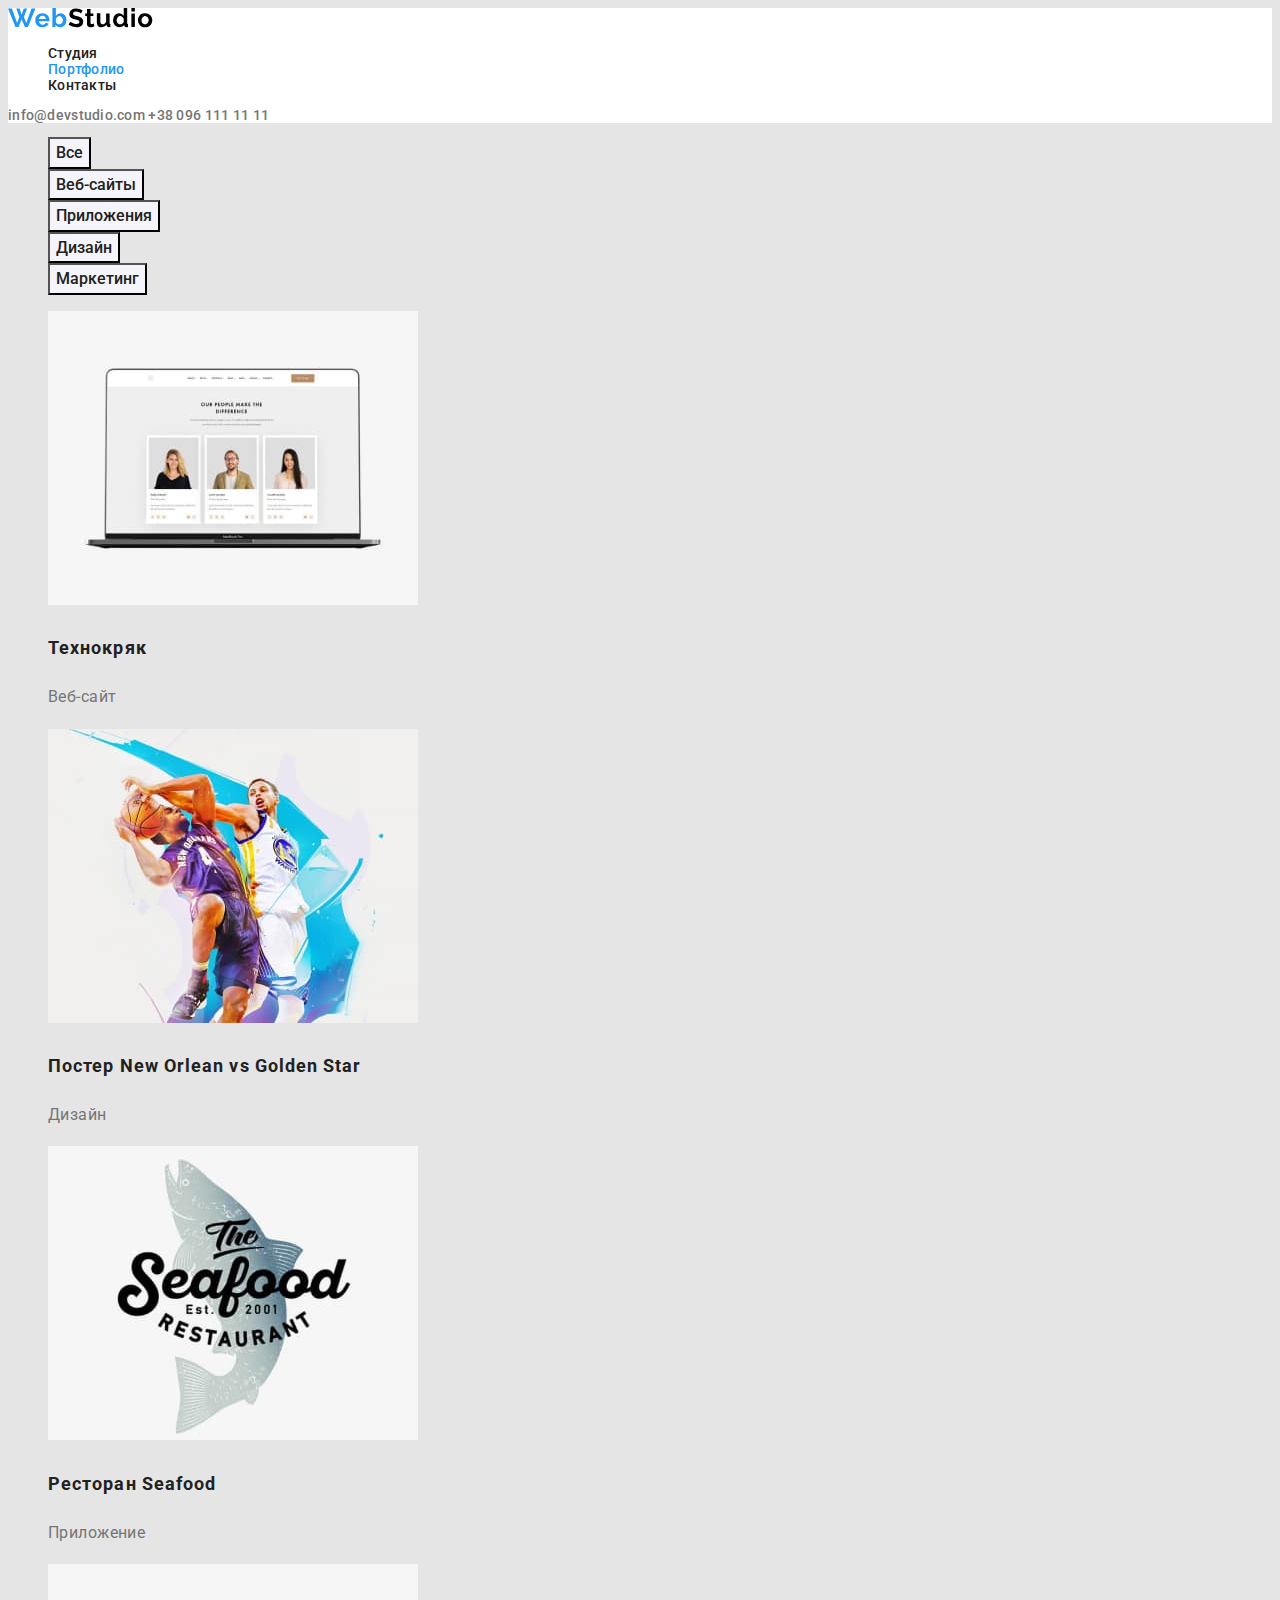
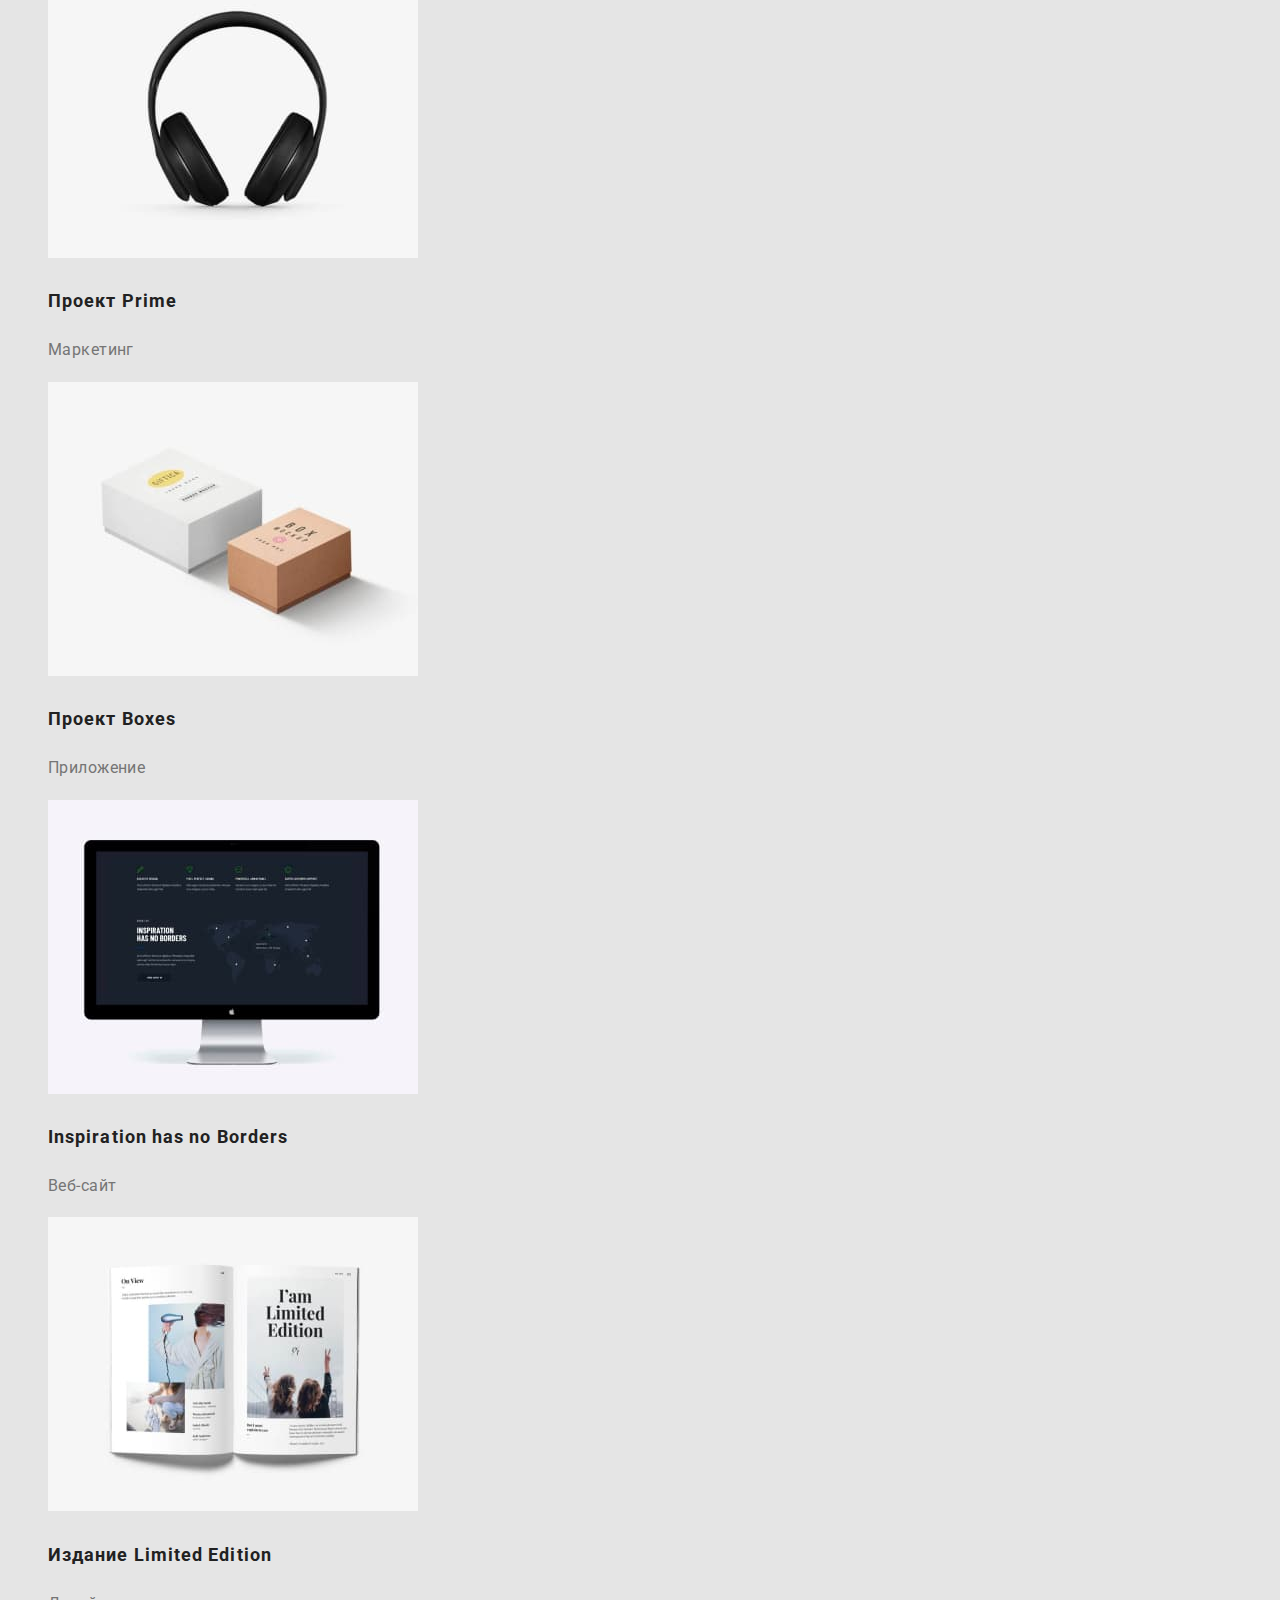
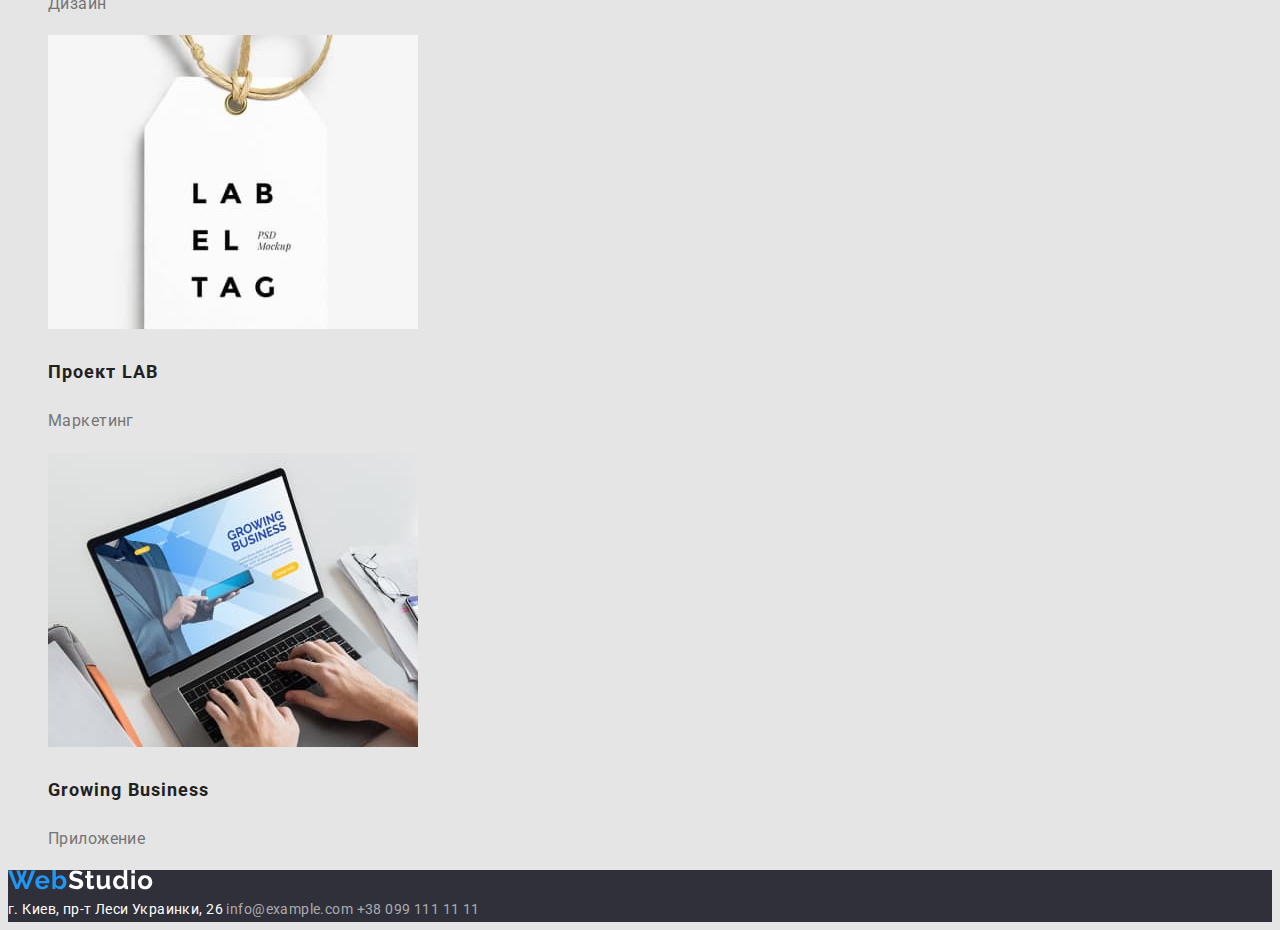
==== portfolio.html @ eb652a04 "decorates the site" ====
<!DOCTYPE html>
<html lang="ru">
<head>
    <meta charset="UTF-8">
    <meta http-equiv="X-UA-Compatible" content="IE=edge">
    <meta name="viewport" content="width=device-width, initial-scale=1.0">
    <title>Homework 2</title>
    <link rel="stylesheet" href="./css/style.css">
    <link href="https://fonts.googleapis.com/css2?family=Raleway:wght@700&family=Roboto:wght@400;500;700;900&display=swap"
        rel="stylesheet">
</head>
<body>
    <!--Шапка сайту-->
    <header class="page-header">
        <a href="./index.html">
            <img class="logo" src="./images/logo.svg" alt="WebStudio">
        </a>
        <nav class="nav">
            <ul class="site-nav list">
                <li>
                    <a class="link-nav" href="./index.html">Студия</a>
                </li>
                <li>
                    <a class="link-nav current" href="#">Портфолио</a>
                </li>
                <li>
                    <a class="link-nav" href="#">Контакты</a>
                </li>
            </ul>
        </nav>
        <div class="auth-nav">
            <a class="auth-link" href="mailto:info@devstudio.com">info@devstudio.com</a>
            <a class="auth-link" href="tel:+380961111111">+38 096 111 11 11</a>
        </div>
    </header>
    <!--Унікальний контекст-->
    <main>
        <!-- <h1>Портфолио</h1> -->
        <section id="filter">
            <div>
                <ul class="filter-nav list">
                    <li>
                        <button class="button filter" type="button">Все</button>
                    </li>
                    <li>
                        <button class="button filter" type="button">Веб-сайты</button>
                    </li>
                    <li>
                        <button class="button filter" type="button">Приложения</button>
                    </li>
                    <li>
                        <button class="button filter" type="button">Дизайн</button>
                    </li>
                    <li>
                        <button class="button filter" type="button">Маркетинг</button>
                    </li>
                </ul>
            </div>
            <ul class="filter-main list">
                <li>
                    <img src="./images/Технокряк.jpg" width="370" alt="веб-сайт: Технокряк">
                    <h2 class="title">Технокряк</h2>
                    <p>Веб-сайт</p>
                </li>
                <li>
                    <img src="./images/Постер_New_Orlean_vs_Golden_Star.jpg" width="370" alt="дизайн: постер New Orlean vs Golden Star">
                    <h2 class="title">Постер New Orlean vs Golden Star</h2>
                    <p>Дизайн</p>
                </li>
                <li>
                    <img src="./images/Ресторан_Seafood.jpg" width="370" alt="Приложение: Ресторан Seafood">
                    <h2 class="title">Ресторан Seafood</h2>
                    <p>Приложение</p>
                </li>
                <li>
                    <img src="./images/Проект_Prime.jpg" width="370" alt="Маркетинг: Проект Prime">
                    <h2 class="title">Проект Prime</h2>
                    <p>Маркетинг</p>
                </li>
                <li>
                    <img src="./images/Проект_Boxes.jpg" width="370" alt="приложение: Проект Boxes">
                    <h2 class="title">Проект Boxes</h2>
                    <p>Приложение</p>
                </li>
                <li>
                    <img src="./images/Inspiration_has_no_Borders.jpg" width="370" alt="веб-сайт: Inspiration has no Borders">
                    <h2 class="title">Inspiration has no Borders</h2>
                    <p>Веб-сайт</p>
                </li>
                <li>
                    <img src="./images/Издание_Limited_Edition.jpg" width="370" alt="Дизайн: Издание Limited Edition">
                    <h2 class="title">Издание Limited Edition</h2>
                    <p>Дизайн</p>
                </li>
                <li>
                    <img src="./images/Проект_LAB.jpg" width="370" alt="Маркетинг: Проект LAB">
                    <h2 class="title">Проект LAB</h2>
                    <p>Маркетинг</p>
                </li>
                <li>
                    <img src="./images/Growing_Business.jpg" width="370" alt="Приложение: Growing Business">
                    <h2 class="title">Growing Business</h2>
                    <p>Приложение</p>
                </li>
            </ul>
        </section>
    </main>
    <!--Підвал сайту-->
    <footer class="footer">
        <a href="./index.html">
            <img class="logo" src="./images/logo_footer.svg" alt="WebStudio">
        </a>
        <address class="address">
            <a class="link-white" href="#">г. Киев, пр-т Леси Украинки, 26</a>
            <a class="link" href="mailto:info@example.com">info@example.com</a>
            <a class="link" href="tel:+380991111111">+38 099 111 11 11</a>
        </address>
    </footer>
</body>
</html>
---- css/style.css ----
:root {
    --main-text-color: #757575;
    --title-text-color: #212121;
    --accent-text-color: #2196f3;
    --main-bg-color: #e5e5e5;
    --minor-bg-color: #2f303a;
    --white-color: #ffffff;
    --footer-color: rgba(255, 255, 255, 0.6);
    --btn-color: #F5F4FA;
    --bgc-team-section: #f5f4fa;
    --color-logo-header: #000000;
}

body {
    background-color: var(--main-bg-color) ;
    color: var(--main-text-color);
    font-family: Roboto, sans-serif;
    font-size: 14px;
    font-weight: normal;
    font-style: normal;
    letter-spacing: 0.03em;
}

h1,h2,h3,h4,h5,h6 {
    color: var(--title-text-color);
}

a {
    text-decoration: none;
}

.list {
    list-style: none;
}

.page-header {
    background-color: var(--white-color);
    font-weight: 500;
    letter-spacing: 0.02em;
}

/* logo */

.logo {
    font-family: Raleway, sans-serif;
    font-size: 26px;
    font-weight: bold;
    line-height: 1.2;
}

.logo-link {
    color: var(--accent-text-color);
}

.studio-header {
    color: var(--color-logo-header);
}

.studio-footer {
    color: var(--white-color);
}

/* nav */

.link-nav {
    color: var(--title-text-color);
}

.auth-link {
    color: var(--main-text-color);
}

.link-nav:hover,
.link-nav:focus {
    color: var(--accent-text-color);
}

.link-nav.current {
    color: var(--accent-text-color);
}

.auth-link:hover,
.auth-link:focus {
    color: var(--accent-text-color);
}

/* HERO */

.hero {
    background-color: var(--minor-bg-color);
    letter-spacing: 0.06em;
    text-align: center;
}

.hero-title {
    color: var(--white-color);
    font-size: 44px;
    font-weight: 900;
    text-transform: uppercase;
}

/* btn */

.button {
    font-size: 16px;
    cursor: pointer;
    font-family: Roboto, sans-serif;
}

.button-hero {
    font-weight: bold;
    line-height: 1.9;
    background-color: var(--accent-text-color);
    color: var(--white-color);
}

.filter {
    font-weight: 500;
    line-height: 1.6;
    background-color: var(--btn-color);
    color: var(--title-text-color);
}

/* main index.html */
/* benefits */

.benefits-title {
    font-weight: bold;
    font-size: 14px;
    text-transform:uppercase;
}

/* activity */

.activity-title,
.team-title {
    font-size: 36px;
    text-align: center;
    line-height: 1.2;
}

/* team */

.team {
    background-color: var(--bgc-team-section);
}

.team,
.caption {
    font-size: 16px;
    line-height: 1.2;
}

.caption {
    font-weight: 500;
}

/* портфоліо */
/* btn */

/* .button-filter {
    font-weight: 500;
    font-size: 16px;
    line-height: 1.6;
    background-color: var(--btn-color);
    color: var(--title-text-color);
    cursor: pointer;
} */

.filter-nav :hover,
.filter-nav :focus{
    background-color: var(--accent-text-color);
    color: var(--white-color);
}

.filter-main {
    font-size: 16px;
    line-height: 1.9;
}

.filter-main .title {
    letter-spacing: 0.06em;
    font-weight: 700;
    font-size: 18px;
    line-height: 2;
}

/* FOOTER */

.footer {
    background-color: var(--minor-bg-color);
    line-height: 1.7;
}

.address {
    font-style: normal;
}

.address .link {
    color: var(--footer-color);
}

.address .link-white {
    color: var(--white-color);
}

.address :hover,
.address :focus {
    color: var(--accent-text-color);
}
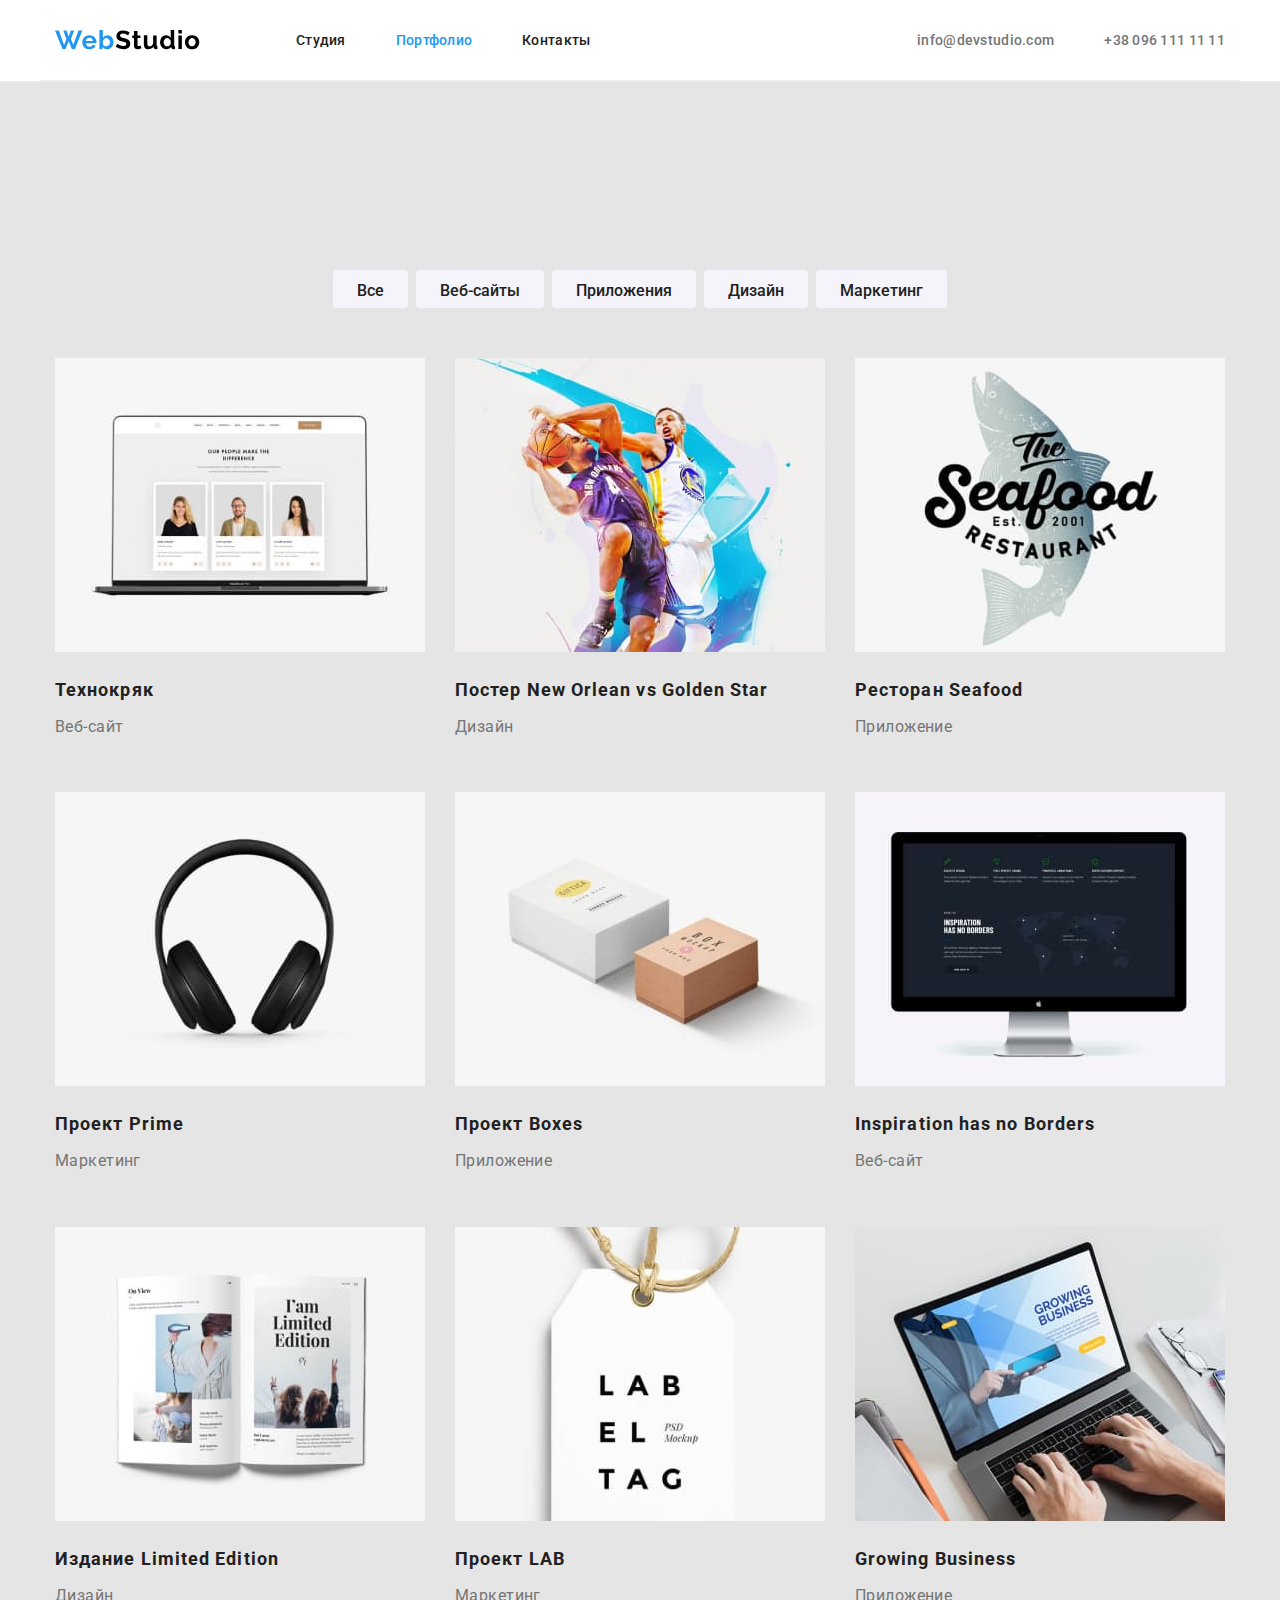
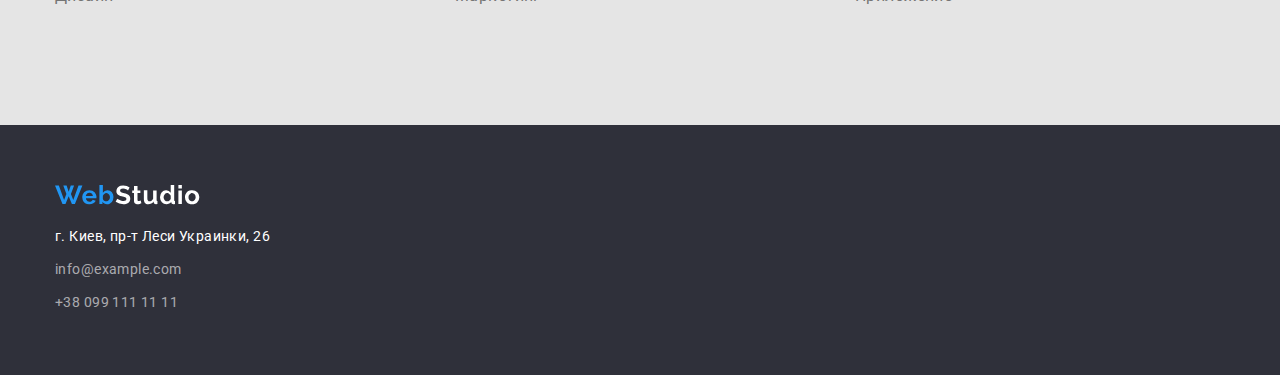
==== commit d570890d: "decorates the site homework3" ====
--- a/portfolio.html
+++ b/portfolio.html
@@ -5,116 +5,137 @@
     <meta http-equiv="X-UA-Compatible" content="IE=edge">
     <meta name="viewport" content="width=device-width, initial-scale=1.0">
     <title>Homework 2</title>
-    <link rel="stylesheet" href="./css/style.css">
-    <link href="https://fonts.googleapis.com/css2?family=Raleway:wght@700&family=Roboto:wght@400;500;700;900&display=swap"
+    <link 
+        href="https://fonts.googleapis.com/css2?family=Raleway:wght@700&family=Roboto:wght@400;500;700;900&display=swap"
         rel="stylesheet">
+    <link 
+        rel="stylesheet" 
+        href="https://cdnjs.cloudflare.com/ajax/libs/modern-normalize/1.1.0/modern-normalize.min.css">
+    <link 
+        rel="stylesheet" 
+        href="./css/style.css">
+    
 </head>
 <body>
+
     <!--Шапка сайту-->
-    <header class="page-header">
-        <a href="./index.html">
-            <img class="logo" src="./images/logo.svg" alt="WebStudio">
-        </a>
-        <nav class="nav">
-            <ul class="site-nav list">
-                <li>
-                    <a class="link-nav" href="./index.html">Студия</a>
-                </li>
-                <li>
-                    <a class="link-nav current" href="#">Портфолио</a>
-                </li>
-                <li>
-                    <a class="link-nav" href="#">Контакты</a>
-                </li>
-            </ul>
-        </nav>
-        <div class="auth-nav">
-            <a class="auth-link" href="mailto:info@devstudio.com">info@devstudio.com</a>
-            <a class="auth-link" href="tel:+380961111111">+38 096 111 11 11</a>
-        </div>
-    </header>
+        <header class="page-header">
+            <div class="container page-header">
+                <a href="./index.html">
+                    <img class="logo" src="./images/logo.svg" alt="WebStudio">
+                </a>
+                <nav class="nav">
+                    <ul class="site-nav list">
+                        <li>
+                            <a class="link-nav" href="./index.html">Студия</a>
+                        </li>
+                        <li>
+                            <a class="link-nav current" href="#">Портфолио</a>
+                        </li>
+                        <li>
+                            <a class="link-nav" href="#">Контакты</a>
+                        </li>
+                    </ul>
+                </nav>
+                <div class="auth-nav">
+                    <a class="auth-link" href="mailto:info@devstudio.com">info@devstudio.com</a>
+                    <a class="auth-link" href="tel:+380961111111">+38 096 111 11 11</a>
+                </div>
+            </div>
+        </header>
+
     <!--Унікальний контекст-->
     <main>
         <!-- <h1>Портфолио</h1> -->
-        <section id="filter">
-            <div>
+        <section class="section">
+            <div class="container">
                 <ul class="filter-nav list">
-                    <li>
+                    <li class="item">
                         <button class="button filter" type="button">Все</button>
                     </li>
-                    <li>
+                    <li class="item">
                         <button class="button filter" type="button">Веб-сайты</button>
                     </li>
-                    <li>
+                    <li class="item">
                         <button class="button filter" type="button">Приложения</button>
                     </li>
-                    <li>
+                    <li class="item">
                         <button class="button filter" type="button">Дизайн</button>
                     </li>
-                    <li>
+                    <li class="item">
                         <button class="button filter" type="button">Маркетинг</button>
                     </li>
                 </ul>
             </div>
-            <ul class="filter-main list">
-                <li>
-                    <img src="./images/Технокряк.jpg" width="370" alt="веб-сайт: Технокряк">
-                    <h2 class="title">Технокряк</h2>
-                    <p>Веб-сайт</p>
-                </li>
-                <li>
-                    <img src="./images/Постер_New_Orlean_vs_Golden_Star.jpg" width="370" alt="дизайн: постер New Orlean vs Golden Star">
-                    <h2 class="title">Постер New Orlean vs Golden Star</h2>
-                    <p>Дизайн</p>
-                </li>
-                <li>
-                    <img src="./images/Ресторан_Seafood.jpg" width="370" alt="Приложение: Ресторан Seafood">
-                    <h2 class="title">Ресторан Seafood</h2>
-                    <p>Приложение</p>
-                </li>
-                <li>
-                    <img src="./images/Проект_Prime.jpg" width="370" alt="Маркетинг: Проект Prime">
-                    <h2 class="title">Проект Prime</h2>
-                    <p>Маркетинг</p>
-                </li>
-                <li>
-                    <img src="./images/Проект_Boxes.jpg" width="370" alt="приложение: Проект Boxes">
-                    <h2 class="title">Проект Boxes</h2>
-                    <p>Приложение</p>
-                </li>
-                <li>
-                    <img src="./images/Inspiration_has_no_Borders.jpg" width="370" alt="веб-сайт: Inspiration has no Borders">
-                    <h2 class="title">Inspiration has no Borders</h2>
-                    <p>Веб-сайт</p>
-                </li>
-                <li>
-                    <img src="./images/Издание_Limited_Edition.jpg" width="370" alt="Дизайн: Издание Limited Edition">
-                    <h2 class="title">Издание Limited Edition</h2>
-                    <p>Дизайн</p>
-                </li>
-                <li>
-                    <img src="./images/Проект_LAB.jpg" width="370" alt="Маркетинг: Проект LAB">
-                    <h2 class="title">Проект LAB</h2>
-                    <p>Маркетинг</p>
-                </li>
-                <li>
-                    <img src="./images/Growing_Business.jpg" width="370" alt="Приложение: Growing Business">
-                    <h2 class="title">Growing Business</h2>
-                    <p>Приложение</p>
-                </li>
-            </ul>
+
+            <div class="container">
+                <ul class="filter-main list">
+                    <li class="pic">
+                        <img src="./images/Технокряк.jpg" width="370" alt="веб-сайт: Технокряк">
+                        <h2 class="title">Технокряк</h2>
+                        <p>Веб-сайт</p>
+                    </li>
+                    <li class="pic">
+                        <img src="./images/Постер_New_Orlean_vs_Golden_Star.jpg" width="370"
+                            alt="дизайн: постер New Orlean vs Golden Star">
+                        <h2 class="title">Постер New Orlean vs Golden Star</h2>
+                        <p>Дизайн</p>
+                    </li>
+                    <li class="pic">
+                        <img src="./images/Ресторан_Seafood.jpg" width="370" alt="Приложение: Ресторан Seafood">
+                        <h2 class="title">Ресторан Seafood</h2>
+                        <p>Приложение</p>
+                    </li>
+                    <li class="pic">
+                        <img src="./images/Проект_Prime.jpg" width="370" alt="Маркетинг: Проект Prime">
+                        <h2 class="title">Проект Prime</h2>
+                        <p>Маркетинг</p>
+                    </li>
+                    <li class="pic">
+                        <img src="./images/Проект_Boxes.jpg" width="370" alt="приложение: Проект Boxes">
+                        <h2 class="title">Проект Boxes</h2>
+                        <p>Приложение</p>
+                    </li>
+                    <li class="pic">
+                        <img src="./images/Inspiration_has_no_Borders.jpg" width="370" alt="веб-сайт: Inspiration has no Borders">
+                        <h2 class="title">Inspiration has no Borders</h2>
+                        <p>Веб-сайт</p>
+                    </li>
+                    <li class="pic">
+                        <img src="./images/Издание_Limited_Edition.jpg" width="370" alt="Дизайн: Издание Limited Edition">
+                        <h2 class="title">Издание Limited Edition</h2>
+                        <p>Дизайн</p>
+                    </li>
+                    <li class="pic">
+                        <img src="./images/Проект_LAB.jpg" width="370" alt="Маркетинг: Проект LAB">
+                        <h2 class="title">Проект LAB</h2>
+                        <p>Маркетинг</p>
+                    </li>
+                    <li class="pic">
+                        <img src="./images/Growing_Business.jpg" width="370" alt="Приложение: Growing Business">
+                        <h2 class="title">Growing Business</h2>
+                        <p>Приложение</p>
+                    </li>
+                </ul>
+            </div>
         </section>
     </main>
+
     <!--Підвал сайту-->
-    <footer class="footer">
-        <a href="./index.html">
-            <img class="logo" src="./images/logo_footer.svg" alt="WebStudio">
-        </a>
-        <address class="address">
-            <a class="link-white" href="#">г. Киев, пр-т Леси Украинки, 26</a>
-            <a class="link" href="mailto:info@example.com">info@example.com</a>
-            <a class="link" href="tel:+380991111111">+38 099 111 11 11</a>
-        </address>
-    </footer>
+        <footer class="footer">
+            <div class="container">
+                <div class="fotter-container">
+                    <a href="./index.html">
+                        <img class="logo" src="./images/logo_footer.svg" alt="WebStudio">
+                    </a>
+                    <address class="address">
+                        <a class="link-white" href="#">г. Киев, пр-т Леси Украинки, 26</a>
+                        <a class="link" href="mailto:info@example.com">info@example.com</a>
+                        <a class="link" href="tel:+380991111111">+38 099 111 11 11</a>
+                    </address>
+                </div>
+            </div>
+        </footer>
+    
 </body>
 </html>--- a/css/style.css
+++ b/css/style.css
@@ -6,9 +6,18 @@
     --minor-bg-color: #2f303a;
     --white-color: #ffffff;
     --footer-color: rgba(255, 255, 255, 0.6);
-    --btn-color: #F5F4FA;
     --bgc-team-section: #f5f4fa;
     --color-logo-header: #000000;
+}
+
+html {
+    box-sizing: border-box;
+}
+
+*, 
+*::before, 
+*::after {
+    box-sizing: inherit;
 }
 
 body {
@@ -23,20 +32,58 @@
 
 h1,h2,h3,h4,h5,h6 {
     color: var(--title-text-color);
+    margin-top: 0;
+    /* margin-bottom: 0; */
+}
+
+p,ul {
+    margin-top: 0;
+    /* margin-bottom: 0; */
 }
 
 a {
     text-decoration: none;
+    color: inherit;
+}
+
+img {
+    display: block;
+    max-width: 100%;
+    height: auto;
+}
+
+.address {
+    font-style: normal;
+}
+
+.section {
+    padding-top: 94px;
+    padding-bottom: 94px;
+}
+
+/* container */
+.container {
+    width: 1200px;
+    padding-left: 15px;
+    padding-right: 15px;
+    margin-left: auto;
+    margin-right: auto;
+    text-align: center;
 }
 
 .list {
     list-style: none;
+    padding-left: 0;
+    margin: 0;
 }
 
 .page-header {
     background-color: var(--white-color);
     font-weight: 500;
     letter-spacing: 0.02em;
+    display: flex;
+    align-items: center;
+    border-bottom: 1px solid #ECECEC;
 }
 
 /* logo */
@@ -62,8 +109,31 @@
 
 /* nav */
 
+.site-nav {
+    display: flex;
+    padding-left: 0;
+    margin-left: 96px;
+}
+
 .link-nav {
     color: var(--title-text-color);
+    display: block;
+    padding-top: 32px;
+    padding-bottom: 32px;
+    cursor: pointer;
+}
+
+.site-nav :not(:last-child) {
+    margin-right: 50px;
+}
+
+.auth-nav {
+    display: flex;
+    margin-left: auto;
+}
+
+.auth-nav .auth-link + .auth-link {
+    margin-left: 50px;
 }
 
 .auth-link {
@@ -89,7 +159,6 @@
 .hero {
     background-color: var(--minor-bg-color);
     letter-spacing: 0.06em;
-    text-align: center;
 }
 
 .hero-title {
@@ -97,6 +166,15 @@
     font-size: 44px;
     font-weight: 900;
     text-transform: uppercase;
+    width: 700px;
+    margin-bottom: 30px;
+    padding-top: 200px;
+    margin-left: auto;
+    margin-right: auto;
+}
+
+.container-hero {
+    padding-bottom: 200px;
 }
 
 /* btn */
@@ -105,6 +183,10 @@
     font-size: 16px;
     cursor: pointer;
     font-family: Roboto, sans-serif;
+    border-radius: 4px;
+    text-align: center;
+    border: none;
+    min-width: 73px;
 }
 
 .button-hero {
@@ -112,13 +194,8 @@
     line-height: 1.9;
     background-color: var(--accent-text-color);
     color: var(--white-color);
-}
-
-.filter {
-    font-weight: 500;
-    line-height: 1.6;
-    background-color: var(--btn-color);
-    color: var(--title-text-color);
+    padding: 10px 32px;
+    min-width: 200px;
 }
 
 /* main index.html */
@@ -128,6 +205,25 @@
     font-weight: bold;
     font-size: 14px;
     text-transform:uppercase;
+    margin-bottom: 10px;
+}
+
+.benefits-list {
+    display: flex;
+    text-align: left;
+    line-height: 24px;
+}
+
+.benefits-list>.text>p {
+    margin-bottom: 0;
+}
+
+.benefits-list .text {
+    width: 270px;
+}
+
+.benefits-list .text + .text {
+    margin-left: 30px;
 }
 
 /* activity */
@@ -137,12 +233,26 @@
     font-size: 36px;
     text-align: center;
     line-height: 1.2;
+    margin-bottom: 50px;
+}
+
+.activity-list {
+    display: flex;
+    justify-content: center;
+}
+
+.activity-list .pic + .pic {
+    margin-left: 30px;
 }
 
 /* team */
 
 .team {
     background-color: var(--bgc-team-section);
+}
+
+.team-list {
+    display: flex;
 }
 
 .team,
@@ -153,37 +263,93 @@
 
 .caption {
     font-weight: 500;
+    margin-bottom: 10px;
+    margin-top: 30px;
+}
+
+/* team card */
+
+.team-list .card + .card {
+    margin-left: 30px;
+}
+
+.card>p {
+    margin-bottom: 0;
 }
 
 /* портфоліо */
-/* btn */
-
-/* .button-filter {
+
+/* btn portfolio */
+
+.filter {
     font-weight: 500;
-    font-size: 16px;
     line-height: 1.6;
-    background-color: var(--btn-color);
+    background-color: var(--bgc-team-section);
     color: var(--title-text-color);
-    cursor: pointer;
-} */
+    height: 38px;
+    padding: 6px 22px;
+    border: 2px solid transparent;
+}
+
+.filter-nav {
+    display: flex;
+    padding-left: 0;
+    padding-top: 94px;
+    justify-content: center;
+    margin-bottom: 50px;
+    /* background-color: tomato; */
+}
+
+.filter-nav .item+.item {
+    margin-left: 8px;
+}
+
+/* btn effects */
 
 .filter-nav :hover,
-.filter-nav :focus{
+.filter-nav :focus {
     background-color: var(--accent-text-color);
     color: var(--white-color);
+    border-radius: 4px;
 }
 
 .filter-main {
     font-size: 16px;
     line-height: 1.9;
-}
+    text-align: left;
+    display: flex;
+    flex-wrap: wrap;
+}
+
 
 .filter-main .title {
     letter-spacing: 0.06em;
     font-weight: 700;
     font-size: 18px;
     line-height: 2;
-}
+    margin-bottom: 4px;
+    margin-top: 20px;
+}
+
+.filter-main .pic {
+    margin-right: 30px;
+    margin-bottom: 30px;
+    /* background-color: coral; */
+}
+
+.filter-main .pic:nth-child(3n) {
+    margin-right: 0;
+}
+
+.filter-main .pic:nth-last-child(-n+3) {
+    margin-bottom: 0;
+}
+
+.filter-main>.pic>p {
+    margin-bottom: 0;
+    padding-bottom: 20px;
+}
+
 
 /* FOOTER */
 
@@ -192,8 +358,25 @@
     line-height: 1.7;
 }
 
+.fotter-container {
+    padding-top: 60px;
+    text-align: left;
+}
+
+.footer .logo {
+    display: block;
+    margin-bottom: 20px;
+}
+
 .address {
-    font-style: normal;
+    width: 230px;
+    display: flex;
+    flex-direction: column;
+    padding-bottom: 60px;
+}
+
+.address .link + .link {
+    margin-top: 9px;
 }
 
 .address .link {
@@ -202,6 +385,7 @@
 
 .address .link-white {
     color: var(--white-color);
+    margin-bottom: 9px;
 }
 
 .address :hover,
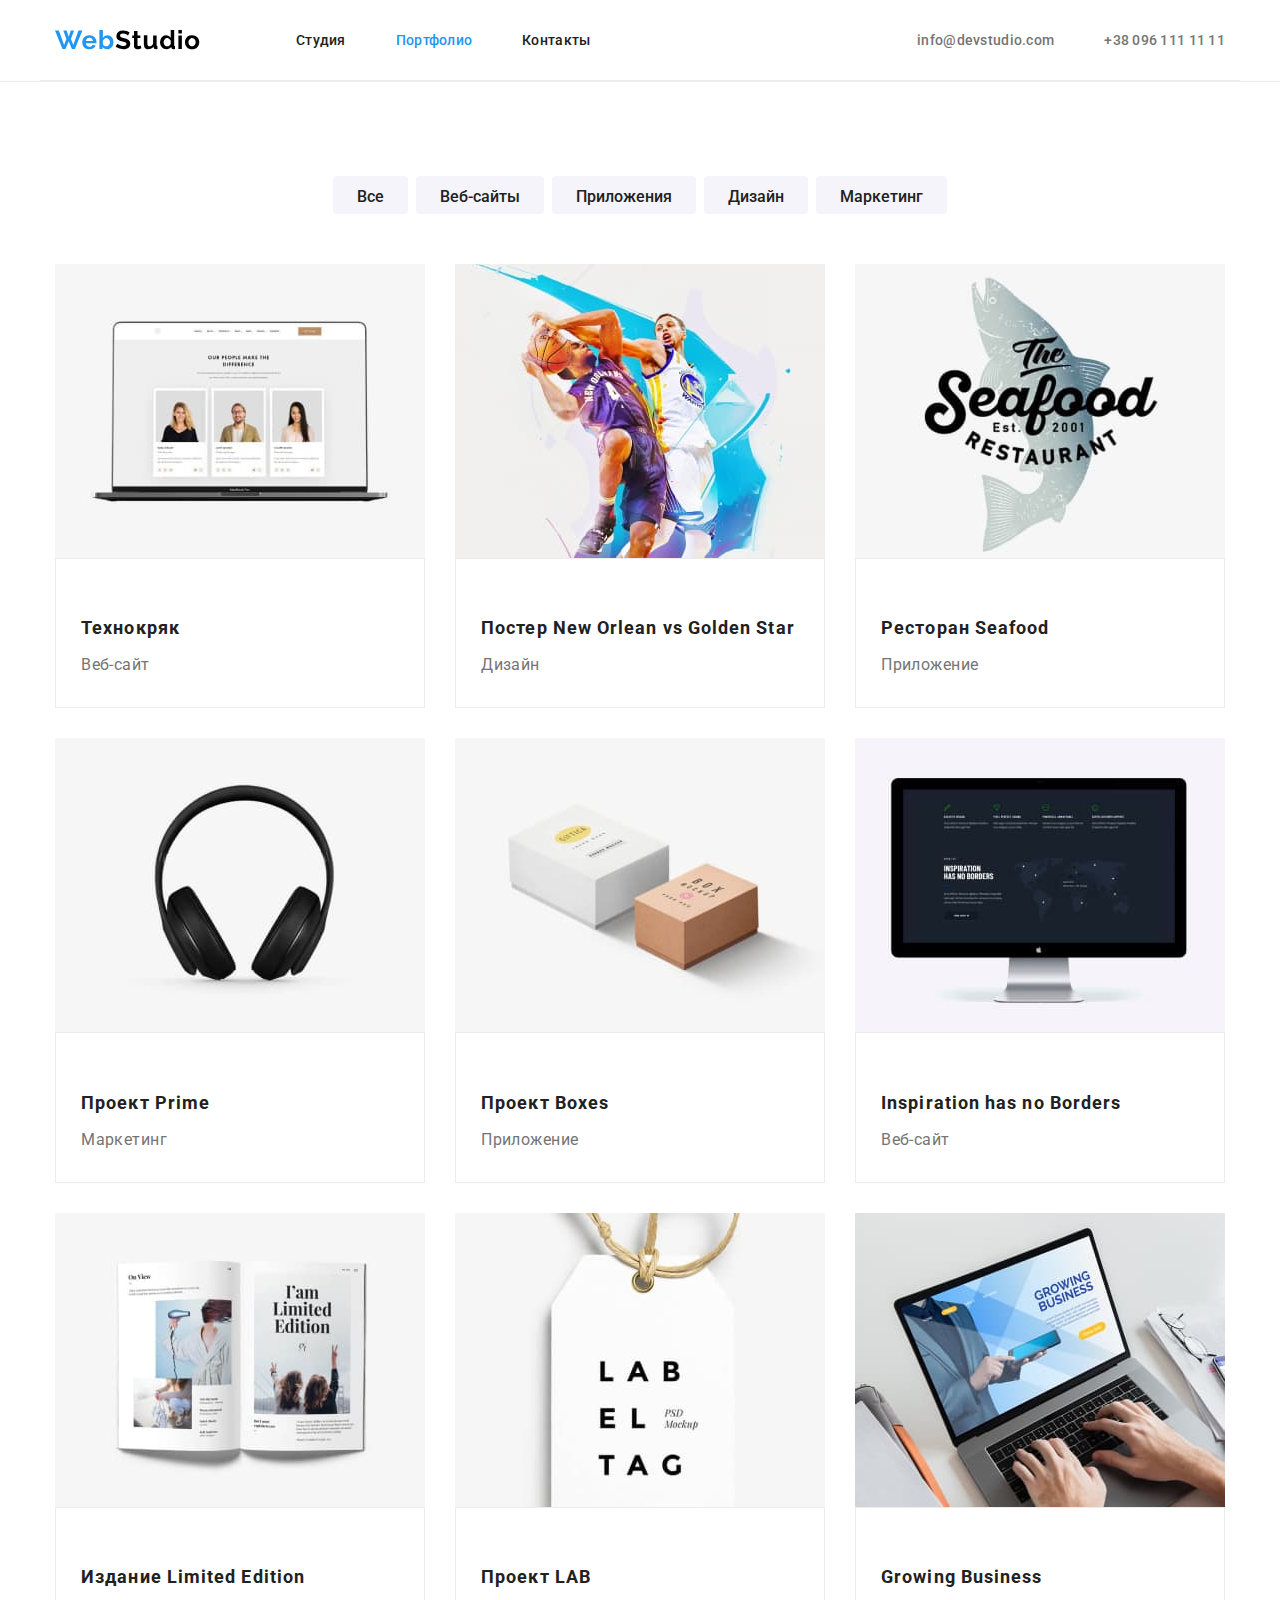
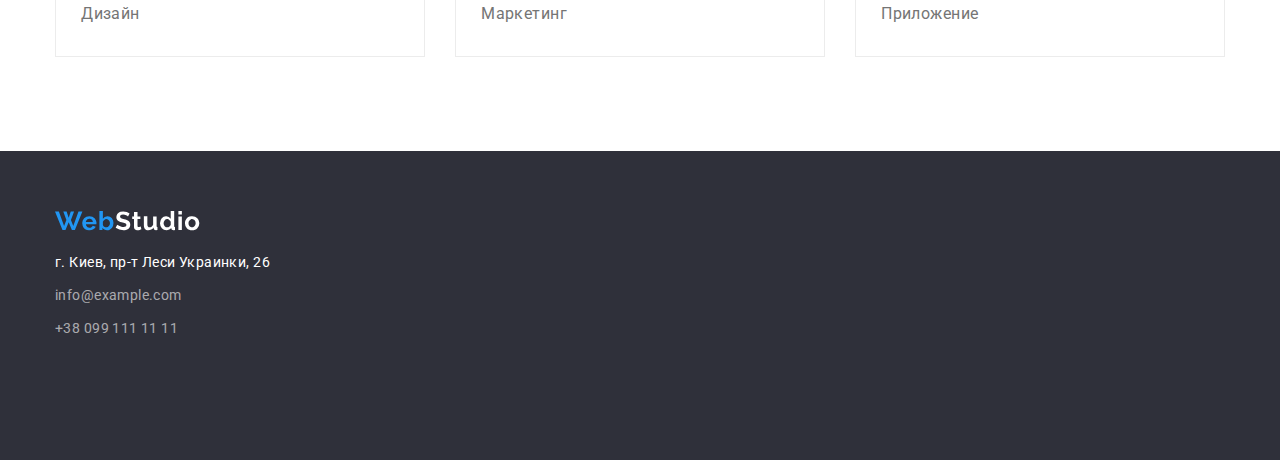
==== commit 2b09b18b: "correction HW3" ====
--- a/portfolio.html
+++ b/portfolio.html
@@ -71,50 +71,70 @@
             <div class="container">
                 <ul class="filter-main list">
                     <li class="pic">
-                        <img src="./images/Технокряк.jpg" width="370" alt="веб-сайт: Технокряк">
-                        <h2 class="title">Технокряк</h2>
-                        <p>Веб-сайт</p>
+                        <img src="./images/Технокряк.jpg" 
+                            width="370" alt="веб-сайт: Технокряк">
+                        <div class="text">
+                            <h2 class="title">Технокряк</h2>
+                            <p>Веб-сайт</p>
+                        </div>
                     </li>
                     <li class="pic">
-                        <img src="./images/Постер_New_Orlean_vs_Golden_Star.jpg" width="370"
+                        <img src="./images/Постер_New_Orlean_vs_Golden_Star.jpg" 
+                            width="370"
                             alt="дизайн: постер New Orlean vs Golden Star">
-                        <h2 class="title">Постер New Orlean vs Golden Star</h2>
-                        <p>Дизайн</p>
+                        <div class="text">
+                            <h2 class="title">Постер New Orlean vs Golden Star</h2>
+                            <p>Дизайн</p>
+                        </div>
                     </li>
                     <li class="pic">
                         <img src="./images/Ресторан_Seafood.jpg" width="370" alt="Приложение: Ресторан Seafood">
-                        <h2 class="title">Ресторан Seafood</h2>
-                        <p>Приложение</p>
+                        <div class="text">
+                            <h2 class="title">Ресторан Seafood</h2>
+                            <p>Приложение</p>
+                        </div>
                     </li>
                     <li class="pic">
                         <img src="./images/Проект_Prime.jpg" width="370" alt="Маркетинг: Проект Prime">
-                        <h2 class="title">Проект Prime</h2>
-                        <p>Маркетинг</p>
+                        <div class="text">
+                            <h2 class="title">Проект Prime</h2>
+                            <p>Маркетинг</p>
+                        </div>
                     </li>
                     <li class="pic">
                         <img src="./images/Проект_Boxes.jpg" width="370" alt="приложение: Проект Boxes">
-                        <h2 class="title">Проект Boxes</h2>
-                        <p>Приложение</p>
+                        <div class="text">
+                            <h2 class="title">Проект Boxes</h2>
+                            <p>Приложение</p>
+                        </div>
                     </li>
                     <li class="pic">
                         <img src="./images/Inspiration_has_no_Borders.jpg" width="370" alt="веб-сайт: Inspiration has no Borders">
-                        <h2 class="title">Inspiration has no Borders</h2>
-                        <p>Веб-сайт</p>
+                        <div class="text">
+                            <h2 class="title">Inspiration has no Borders</h2>
+                            <p>Веб-сайт</p>
+                        </div>
                     </li>
                     <li class="pic">
                         <img src="./images/Издание_Limited_Edition.jpg" width="370" alt="Дизайн: Издание Limited Edition">
-                        <h2 class="title">Издание Limited Edition</h2>
-                        <p>Дизайн</p>
+                        <div class="text">
+                            <h2 class="title">Издание Limited Edition</h2>
+                            <p>Дизайн</p>
+                        </div>
                     </li>
                     <li class="pic">
                         <img src="./images/Проект_LAB.jpg" width="370" alt="Маркетинг: Проект LAB">
-                        <h2 class="title">Проект LAB</h2>
-                        <p>Маркетинг</p>
+                        <div class="text">
+                            <h2 class="title">Проект LAB</h2>
+                            <p>Маркетинг</p>
+                        </div>
                     </li>
                     <li class="pic">
                         <img src="./images/Growing_Business.jpg" width="370" alt="Приложение: Growing Business">
-                        <h2 class="title">Growing Business</h2>
-                        <p>Приложение</p>
+                        <div class="text">
+                            <h2 class="title">Growing Business</h2>
+                            <p>Приложение</p>
+                        </div>
                     </li>
                 </ul>
             </div>
@@ -136,6 +156,5 @@
                 </div>
             </div>
         </footer>
-    
 </body>
 </html>--- a/css/style.css
+++ b/css/style.css
@@ -2,7 +2,7 @@
     --main-text-color: #757575;
     --title-text-color: #212121;
     --accent-text-color: #2196f3;
-    --main-bg-color: #e5e5e5;
+    --main-bg-color: #ffffff;
     --minor-bg-color: #2f303a;
     --white-color: #ffffff;
     --footer-color: rgba(255, 255, 255, 0.6);
@@ -33,12 +33,12 @@
 h1,h2,h3,h4,h5,h6 {
     color: var(--title-text-color);
     margin-top: 0;
-    /* margin-bottom: 0; */
+    margin-bottom: 0;
 }
 
 p,ul {
     margin-top: 0;
-    /* margin-bottom: 0; */
+    margin-bottom: 0;
 }
 
 a {
@@ -159,6 +159,8 @@
 .hero {
     background-color: var(--minor-bg-color);
     letter-spacing: 0.06em;
+    padding-top: 200px;
+    padding-bottom: 200px;
 }
 
 .hero-title {
@@ -166,15 +168,13 @@
     font-size: 44px;
     font-weight: 900;
     text-transform: uppercase;
-    width: 700px;
+    width: 696px;
+    letter-spacing: 0.06em;
+    line-height: 1.36;
+    
     margin-bottom: 30px;
-    padding-top: 200px;
     margin-left: auto;
     margin-right: auto;
-}
-
-.container-hero {
-    padding-bottom: 200px;
 }
 
 /* btn */
@@ -201,6 +201,10 @@
 /* main index.html */
 /* benefits */
 
+.benefits {
+    padding-bottom: 0;
+} 
+
 .benefits-title {
     font-weight: bold;
     font-size: 14px;
@@ -212,10 +216,6 @@
     display: flex;
     text-align: left;
     line-height: 24px;
-}
-
-.benefits-list>.text>p {
-    margin-bottom: 0;
 }
 
 .benefits-list .text {
@@ -269,17 +269,27 @@
 
 /* team card */
 
+.card> .text {
+    padding-bottom: 30px;
+    padding-left: 70px;
+}
+
 .team-list .card + .card {
     margin-left: 30px;
 }
 
-.card>p {
-    margin-bottom: 0;
-}
-
 /* портфоліо */
 
-/* btn portfolio */
+/* btn effects */
+
+.filter-nav :hover,
+.filter-nav :focus {
+    background-color: var(--accent-text-color);
+    color: var(--white-color);
+    border-radius: 4px;
+}
+
+/* Filter section */
 
 .filter {
     font-weight: 500;
@@ -294,23 +304,12 @@
 .filter-nav {
     display: flex;
     padding-left: 0;
-    padding-top: 94px;
     justify-content: center;
     margin-bottom: 50px;
-    /* background-color: tomato; */
-}
-
-.filter-nav .item+.item {
+}
+
+.filter-nav .item +.item {
     margin-left: 8px;
-}
-
-/* btn effects */
-
-.filter-nav :hover,
-.filter-nav :focus {
-    background-color: var(--accent-text-color);
-    color: var(--white-color);
-    border-radius: 4px;
 }
 
 .filter-main {
@@ -332,9 +331,9 @@
 }
 
 .filter-main .pic {
+    width: calc(100%-60px /3);
     margin-right: 30px;
     margin-bottom: 30px;
-    /* background-color: coral; */
 }
 
 .filter-main .pic:nth-child(3n) {
@@ -345,9 +344,11 @@
     margin-bottom: 0;
 }
 
-.filter-main>.pic>p {
-    margin-bottom: 0;
-    padding-bottom: 20px;
+.pic> .text {
+    padding-top: 31.2px;
+    padding-bottom: 26.75px;
+    padding-left: 25.16px;
+    border: 1px solid #ECECEC;
 }
 
 
@@ -356,10 +357,11 @@
 .footer {
     background-color: var(--minor-bg-color);
     line-height: 1.7;
+    padding-top: 60px;
+    padding-bottom: 60px;
 }
 
 .fotter-container {
-    padding-top: 60px;
     text-align: left;
 }
 
@@ -393,3 +395,8 @@
     color: var(--accent-text-color);
 }
 
+
+
+
+
+
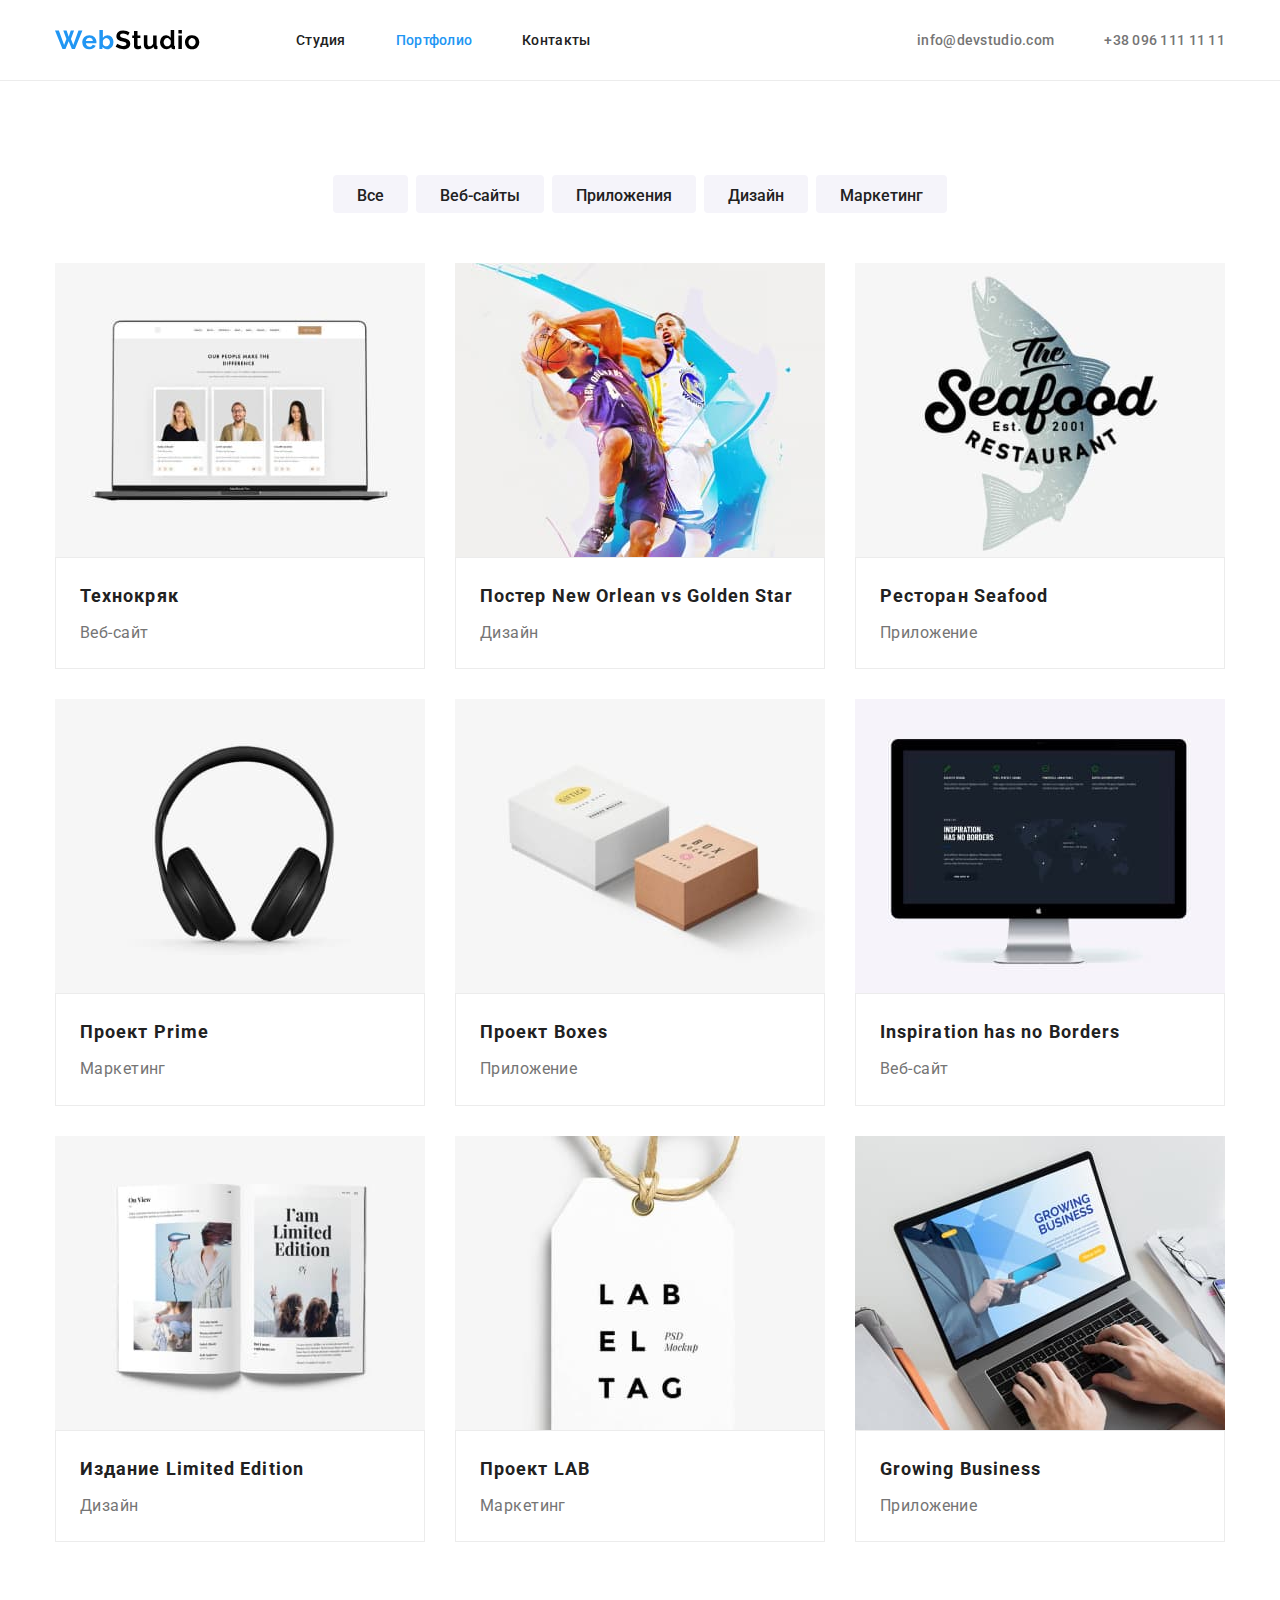
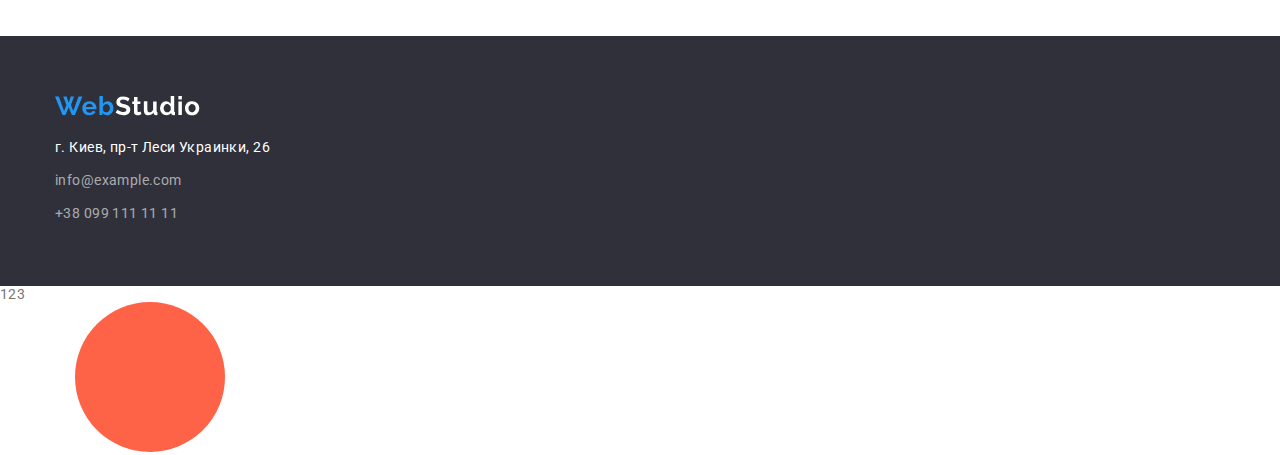
==== commit af71cc30: "edits HW3" ====
--- a/portfolio.html
+++ b/portfolio.html
@@ -20,7 +20,7 @@
 
     <!--Шапка сайту-->
         <header class="page-header">
-            <div class="container page-header">
+            <div class="header-nav container ">
                 <a href="./index.html">
                     <img class="logo" src="./images/logo.svg" alt="WebStudio">
                 </a>
@@ -156,5 +156,14 @@
                 </div>
             </div>
         </footer>
+
+        <p>
+            123
+        </p>
+
+        <svg version="1.1" xmlns="http://www.w3.org/2000/svg" xmlns:xlink="http://www.w3.org/1999/xlink"
+            xmlns:ev="http://www.w3.org/2001/xml-events">
+            <circle r="75" cx="50%" cy="50%" fill="tomato" />
+        </svg>
 </body>
 </html>--- a/css/style.css
+++ b/css/style.css
@@ -77,13 +77,17 @@
     margin: 0;
 }
 
-.page-header {
+.header-nav {
     background-color: var(--white-color);
     font-weight: 500;
     letter-spacing: 0.02em;
     display: flex;
     align-items: center;
-    border-bottom: 1px solid #ECECEC;
+    /* border-bottom: 1px solid #ECECEC; */
+}
+
+.page-header {
+    border-bottom: 1px solid #ececec;
 }
 
 /* logo */
@@ -271,7 +275,6 @@
 
 .card> .text {
     padding-bottom: 30px;
-    padding-left: 70px;
 }
 
 .team-list .card + .card {
@@ -327,7 +330,6 @@
     font-size: 18px;
     line-height: 2;
     margin-bottom: 4px;
-    margin-top: 20px;
 }
 
 .filter-main .pic {
@@ -345,9 +347,7 @@
 }
 
 .pic> .text {
-    padding-top: 31.2px;
-    padding-bottom: 26.75px;
-    padding-left: 25.16px;
+    padding: 20px 24px;
     border: 1px solid #ECECEC;
 }
 
@@ -371,10 +371,8 @@
 }
 
 .address {
-    width: 230px;
     display: flex;
     flex-direction: column;
-    padding-bottom: 60px;
 }
 
 .address .link + .link {
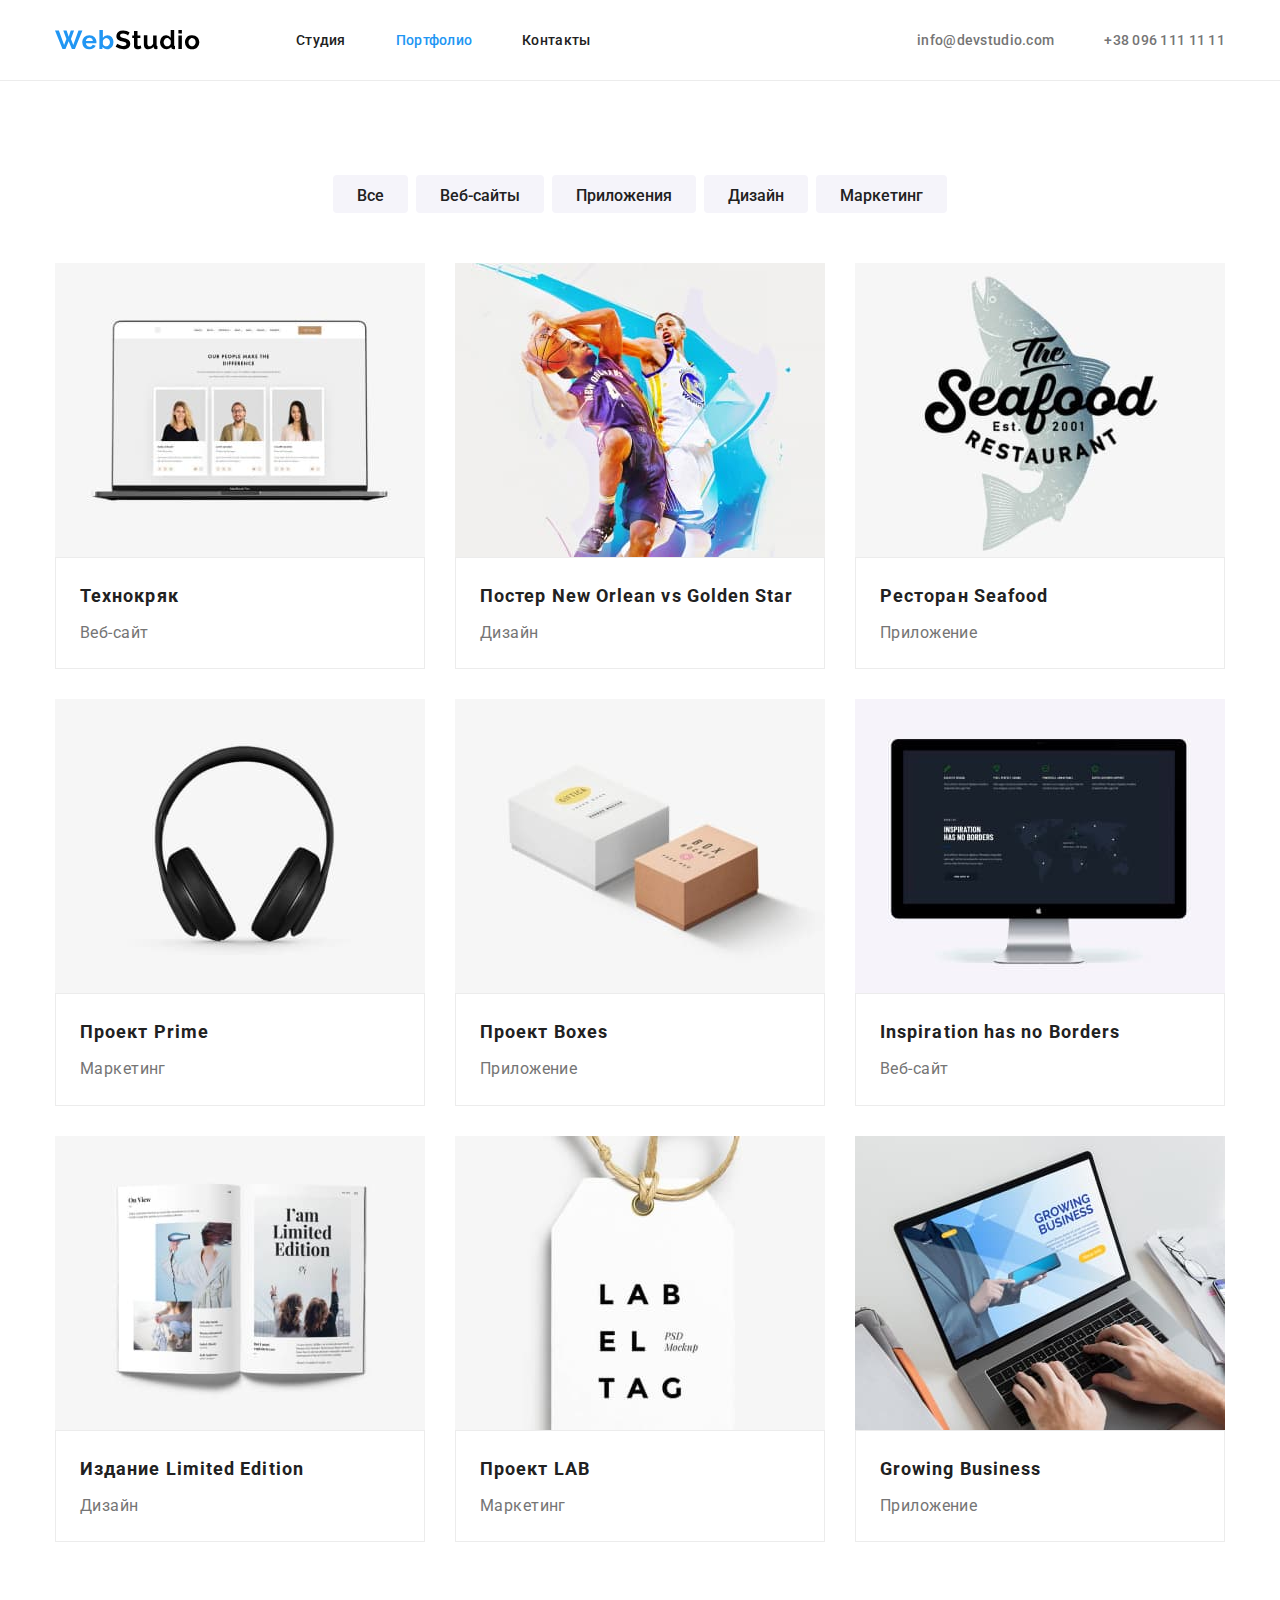
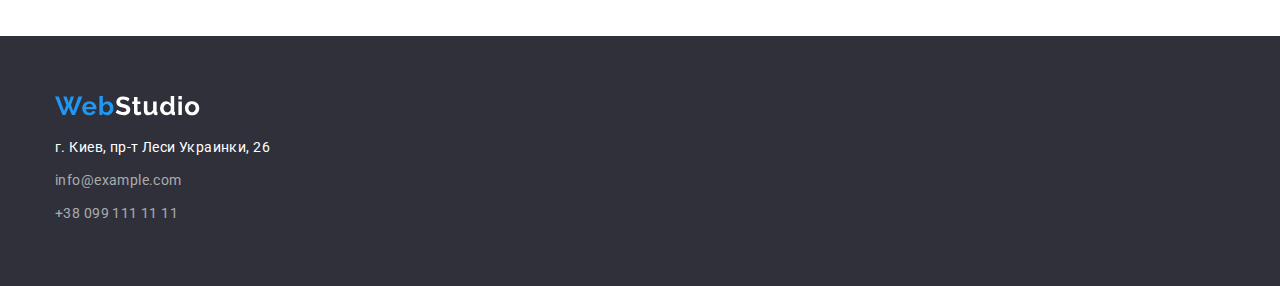
==== commit 9d7b862b: "edits portfolio HW3" ====
--- a/portfolio.html
+++ b/portfolio.html
@@ -156,14 +156,5 @@
                 </div>
             </div>
         </footer>
-
-        <p>
-            123
-        </p>
-
-        <svg version="1.1" xmlns="http://www.w3.org/2000/svg" xmlns:xlink="http://www.w3.org/1999/xlink"
-            xmlns:ev="http://www.w3.org/2001/xml-events">
-            <circle r="75" cx="50%" cy="50%" fill="tomato" />
-        </svg>
 </body>
-</html>+</html>
